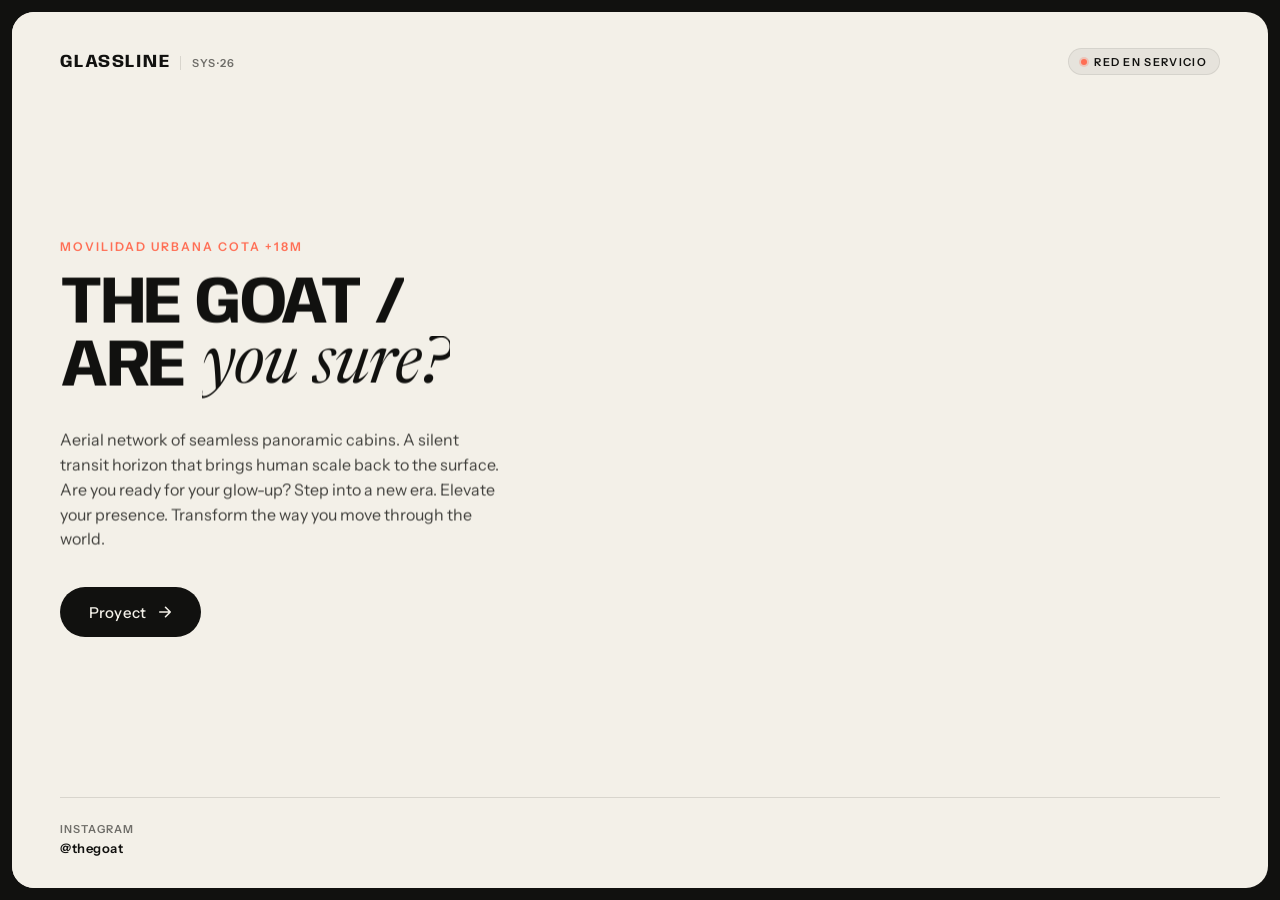
==== index.html @ fd1719cf "feat: integracion componente stagger-text (VengeanceUI) en hero" ====
<!DOCTYPE html>
<html lang="es">
<head>
  <meta charset="UTF-8">
  <meta name="viewport" content="width=device-width, initial-scale=1.0">
  <title>Glassline — Movilidad Suspendida</title>
  <meta name="description" content="Sistema de movilidad suspendida urbana. Campaña de arquitectura y transporte contemporáneo.">

  <!-- Fuentes tipográficas -->
  <link rel="preconnect" href="https://fonts.googleapis.com">
  <link rel="preconnect" href="https://fonts.gstatic.com" crossorigin>
  <link rel="stylesheet" href="https://fonts.googleapis.com/css2?family=Instrument+Sans:ital,wdth,wght@0,75..100,400..700&amp;display=swap">
  <link rel="stylesheet" href="https://fonts.googleapis.com/css2?family=Anybody:ital,wdth,wght@0,75..125,400..700&amp;display=swap">
  <link rel="stylesheet" href="https://fonts.googleapis.com/css2?family=Newsreader:ital,wght@1,400&amp;display=swap">

  <link rel="stylesheet" href="style.css">
</head>
<body>

  <!-- Contenedor exterior con margen de 12px y radio de 22px -->
  <main class="hero-frame" id="hero">

    <!-- Capa multimedia: video en bucle de goat-animacion -->
    <div class="hero-media-container" aria-hidden="true">
      <video
        class="hero-video"
        autoplay
        muted
        loop
        playsinline
        preload="auto"
      >
        <source src="media/goat-animacion.mp4" type="video/mp4">
        <source src="/media/goat-animacion.mp4" type="video/mp4">
      </video>
    </div>

    <!-- Fade marfil localizado exclusivamente detrás del texto izquierdo, sin lavar el resto del video -->
    <div class="hero-fade-scrim" aria-hidden="true"></div>

    <!-- Contenido editorial interactivo -->
    <div class="hero-content">

      <!-- Navegación mínima superior -->
      <header class="section-nav hero-nav">
        <div class="nav-brand">
          <span class="brand-name">GLASSLINE</span>
          <span class="brand-code">SYS·26</span>
        </div>
        <div class="nav-meta">
          <span class="status-indicator">
            <span class="status-dot"></span>
            RED EN SERVICIO
          </span>
        </div>
      </header>

      <!-- Bloque principal de texto a la izquierda -->
      <div class="hero-body">
        <div class="hero-editorial-block">
          <span class="hero-eyebrow" data-stagger-text data-stagger-divide="letter" data-stagger-delay="0.1">MOVILIDAD URBANA COTA +18M</span>
          <h1 class="section-title hero-title" data-stagger-text data-stagger-divide="word" data-stagger-delay="0.25">
            THE GOAT /<br>
            ARE <em>you sure?</em>
          </h1>
          <p class="section-copy hero-description" data-stagger-text data-stagger-divide="word" data-stagger-delay="0.45">
            Aerial network of seamless panoramic cabins. A silent transit horizon that brings human scale back to the surface. Are you ready for your glow-up? Step into a new era. Elevate your presence. Transform the way you move through the world.
          </p>
          <div class="hero-actions">
            <a href="#trayecto" class="hero-button">
              <span>Proyect</span>
              <svg class="button-arrow" width="14" height="14" viewBox="0 0 14 14" fill="none" xmlns="http://www.w3.org/2000/svg" aria-hidden="true">
                <path d="M1.75 7H12.25M12.25 7L7.5 2.25M12.25 7L7.5 11.75" stroke="currentColor" stroke-width="1.6" stroke-linecap="round" stroke-linejoin="round"/>
              </svg>
            </a>
          </div>
        </div>
      </div>

      <!-- Borde inferior con telemetría y datos técnicos -->
      <footer class="hero-footer section-copy">
        <div class="telemetry-item">
          <span class="telemetry-label">Instagram</span>
          <span class="telemetry-value">@thegoat</span>
        </div>
      </footer>

    </div>
  </main>

  <script src="script.js"></script>
</body>
</html>
---- style.css ----
/* ==========================================================================
   GLASSLINE — SISTEMA DE MOVILIDAD SUSPENDIDA
   Campaña de Arquitectura y Transporte Metropolitano
   ========================================================================== */

:root {
  --color-ivory: #F3F0E8;
  --color-ink: #11110F;
  --color-coral: #FF6E54;
  --color-ink-muted: rgba(17, 17, 15, 0.58);
  --color-ink-faint: rgba(17, 17, 15, 0.12);

  --font-body: 'Instrument Sans', -apple-system, BlinkMacSystemFont, "Segoe UI", Roboto, sans-serif;
  --font-title: 'Anybody', -apple-system, BlinkMacSystemFont, sans-serif;
  --font-serif: 'Newsreader', Georgia, serif;

  --frame-margin: 12px;
  --frame-radius: 22px;
}

/* Reset y caja */
*, *::before, *::after {
  box-sizing: border-box;
  margin: 0;
  padding: 0;
}

html, body {
  width: 100%;
  min-height: 100%;
  background-color: var(--color-ink);
  color: var(--color-ink);
  font-family: var(--font-body);
  -webkit-font-smoothing: antialiased;
  -moz-osx-font-smoothing: grayscale;
}

/* Clases solicitadas expresamente en la especificación */
.section-copy, .section-nav {
  font-family: var(--font-body);
}

.section-title {
  font-family: var(--font-title);
}

.section-title em {
  font-family: var(--font-serif);
  font-style: italic;
  font-weight: 400;
  text-transform: lowercase;
  letter-spacing: -0.01em;
}

/* Marco exterior del hero (12px margen, 22px radio) */
.hero-frame {
  position: relative;
  margin: var(--frame-margin);
  min-height: calc(100vh - (var(--frame-margin) * 2));
  min-height: calc(100dvh - (var(--frame-margin) * 2));
  border-radius: var(--frame-radius);
  background-color: var(--color-ivory);
  overflow: hidden;
  display: flex;
  flex-direction: column;
}

/* Contenedor del video y poster estático */
.hero-media-container {
  position: absolute;
  inset: 0;
  width: 100%;
  height: 100%;
  z-index: 1;
  pointer-events: none;
  overflow: hidden;
}

.hero-video {
  position: absolute;
  top: 0;
  right: 0;
  width: 100%;
  height: 100%;
  object-fit: cover;
  object-position: center;
  display: block;
}

.hero-poster {
  position: absolute;
  top: 0;
  right: 0;
  width: 100%;
  height: 100%;
  object-fit: cover;
  object-position: center right;
  display: none;
}

/* Fade marfil localizado detrás del texto sin lavar el resto del video */
.hero-fade-scrim {
  position: absolute;
  inset: 0;
  z-index: 2;
  pointer-events: none;
  background: linear-gradient(
    to right,
    #F3F0E8 0%,
    #F3F0E8 30%,
    rgba(243, 240, 232, 0.95) 38%,
    rgba(243, 240, 232, 0.6) 48%,
    rgba(243, 240, 232, 0.15) 58%,
    rgba(243, 240, 232, 0) 66%
  );
}

/* Capa de contenido editorial */
.hero-content {
  position: relative;
  z-index: 3;
  display: flex;
  flex-direction: column;
  justify-content: space-between;
  min-height: inherit;
  flex: 1;
  padding: 2.25rem 3rem 2rem 3rem;
}

/* 1. Navegación mínima arriba */
.hero-nav {
  display: flex;
  justify-content: space-between;
  align-items: center;
  width: 100%;
}

.nav-brand {
  display: flex;
  align-items: baseline;
  gap: 0.65rem;
}

.brand-name {
  font-family: var(--font-title);
  font-weight: 700;
  font-size: 1.125rem;
  letter-spacing: 0.08em;
  color: var(--color-ink);
}

.brand-code {
  font-family: var(--font-body);
  font-size: 0.6875rem;
  font-weight: 600;
  letter-spacing: 0.12em;
  color: var(--color-ink-muted);
  border-left: 1px solid var(--color-ink-faint);
  padding-left: 0.65rem;
}

.status-indicator {
  display: inline-flex;
  align-items: center;
  gap: 0.45rem;
  font-size: 0.6875rem;
  font-weight: 600;
  letter-spacing: 0.12em;
  text-transform: uppercase;
  color: var(--color-ink);
  background: rgba(17, 17, 15, 0.05);
  border: 1px solid rgba(17, 17, 15, 0.08);
  padding: 0.35rem 0.75rem;
  border-radius: 999px;
}

.status-dot {
  width: 6px;
  height: 6px;
  border-radius: 50%;
  background-color: var(--color-coral);
  box-shadow: 0 0 0 2px rgba(255, 110, 84, 0.25);
  display: inline-block;
}

/* 2. Cuerpo y bloque de texto negro a la izquierda */
.hero-body {
  display: flex;
  align-items: center;
  flex: 1;
  padding: 3rem 0;
}

.hero-editorial-block {
  max-width: 580px;
  text-align: left;
}

.hero-eyebrow {
  display: inline-block;
  font-family: var(--font-body);
  font-size: 0.75rem;
  font-weight: 600;
  letter-spacing: 0.16em;
  text-transform: uppercase;
  color: var(--color-coral);
  margin-bottom: 1.15rem;
}

.hero-title {
  font-size: clamp(2.75rem, 5.2vw, 4.85rem);
  font-weight: 700;
  line-height: 0.96;
  letter-spacing: -0.035em;
  text-transform: uppercase;
  color: var(--color-ink);
  margin-bottom: 1.5rem;
}

.hero-title em {
  font-family: var(--font-serif);
  font-style: italic;
  font-weight: 400;
  text-transform: lowercase;
  letter-spacing: -0.015em;
  padding-left: 0.05em;
}

.hero-description {
  font-size: clamp(1rem, 1.25vw, 1.125rem);
  line-height: 1.55;
  color: rgba(17, 17, 15, 0.8);
  max-width: 440px;
  margin-bottom: 2.25rem;
}

/* Botón negro "Ver el trayecto" */
.hero-actions {
  display: flex;
  align-items: center;
}

.hero-button {
  display: inline-flex;
  align-items: center;
  gap: 0.75rem;
  background-color: var(--color-ink);
  color: var(--color-ivory);
  font-family: var(--font-body);
  font-size: 0.9375rem;
  font-weight: 500;
  letter-spacing: 0.01em;
  text-decoration: none;
  padding: 0.9rem 1.75rem;
  border-radius: 999px;
  transition: transform 0.2s cubic-bezier(0.16, 1, 0.3, 1),
              background-color 0.2s ease,
              box-shadow 0.2s ease;
  cursor: pointer;
  border: 1px solid transparent;
}

.hero-button:hover {
  background-color: #242421;
  transform: translateY(-1px);
  box-shadow: 0 8px 20px -4px rgba(17, 17, 15, 0.2);
}

.hero-button:active {
  transform: translateY(0);
}

.button-arrow {
  transition: transform 0.2s ease;
}

.hero-button:hover .button-arrow {
  transform: translateX(3px);
}

/* 3. Borde inferior: telemetría (ruta, velocidad, edición) */
.hero-footer {
  display: grid;
  grid-template-columns: repeat(3, minmax(0, auto));
  justify-content: start;
  gap: 3.5rem;
  padding-top: 1.5rem;
  border-top: 1px solid var(--color-ink-faint);
  width: 100%;
}

.telemetry-item {
  display: flex;
  flex-direction: column;
  gap: 0.25rem;
  text-align: left;
}

.telemetry-label {
  font-size: 0.6875rem;
  font-weight: 600;
  letter-spacing: 0.1em;
  text-transform: uppercase;
  color: var(--color-ink-muted);
}

.telemetry-value {
  font-size: 0.8125rem;
  font-weight: 600;
  letter-spacing: 0.04em;
  color: var(--color-ink);
}

/* ==========================================================================
   ADAPTACIÓN MÓVIL
   "En móvil conserva el texto a la izquierda, reduce el título y oculta datos secundarios"
   ========================================================================== */
@media (max-width: 768px) {
  :root {
    --frame-margin: 8px;
    --frame-radius: 18px;
  }

  .hero-content {
    padding: 1.5rem 1.25rem 1.25rem 1.25rem;
  }

  .hero-nav {
    margin-bottom: 1rem;
  }

  .brand-name {
    font-size: 1rem;
  }

  .status-indicator {
    font-size: 0.625rem;
    padding: 0.25rem 0.5rem;
  }

  .hero-body {
    padding: 1.5rem 0 2rem 0;
    align-items: flex-start;
  }

  .hero-editorial-block {
    text-align: left;
    max-width: 100%;
  }

  .hero-title {
    font-size: clamp(2.1rem, 9vw, 3rem);
    line-height: 1.02;
    margin-bottom: 1.15rem;
  }

  .hero-description {
    font-size: 0.9375rem;
    line-height: 1.5;
    margin-bottom: 1.75rem;
  }

  /* Fade en móvil adaptado verticalmente para mantener legibilidad superior */
  .hero-fade-scrim {
    background: linear-gradient(
      to bottom,
      #F3F0E8 0%,
      #F3F0E8 48%,
      rgba(243, 240, 232, 0.88) 64%,
      rgba(243, 240, 232, 0.3) 80%,
      rgba(243, 240, 232, 0) 95%
    );
  }

  /* Ocultar datos secundarios en móvil como se indica explícitamente */
  .telemetry-secondary {
    display: none !important;
  }

  .hero-footer {
    grid-template-columns: 1fr;
    gap: 0;
    padding-top: 1rem;
  }
}

/* ==========================================================================
   STAGGER TEXT ANIMATION (VengeanceUI / framer-motion recreation)
   ========================================================================== */
.stagger-mask {
  display: inline-block;
  overflow: hidden;
  position: relative;
  vertical-align: top;
  line-height: inherit;
}

.stagger-item {
  display: inline-block;
  will-change: transform, opacity;
  transform: translateY(115%);
  opacity: 0;
  transition: transform 0.6s cubic-bezier(0.22, 1, 0.36, 1),
              opacity 0.6s cubic-bezier(0.22, 1, 0.36, 1);
}

.stagger-mask.is-visible .stagger-item {
  transform: translateY(0%);
  opacity: 1;
}

/* ==========================================================================
   ACCESIBILIDAD: PREFERS-REDUCED-MOTION
   "Respeta prefers-reduced-motion"
   ========================================================================== */
@media (prefers-reduced-motion: reduce) {
  .hero-video {
    display: none;
  }

  .hero-poster {
    display: block;
  }

  *, *::before, *::after {
    animation-duration: 0.001ms !important;
    animation-iteration-count: 1 !important;
    transition-duration: 0.001ms !important;
  }
}
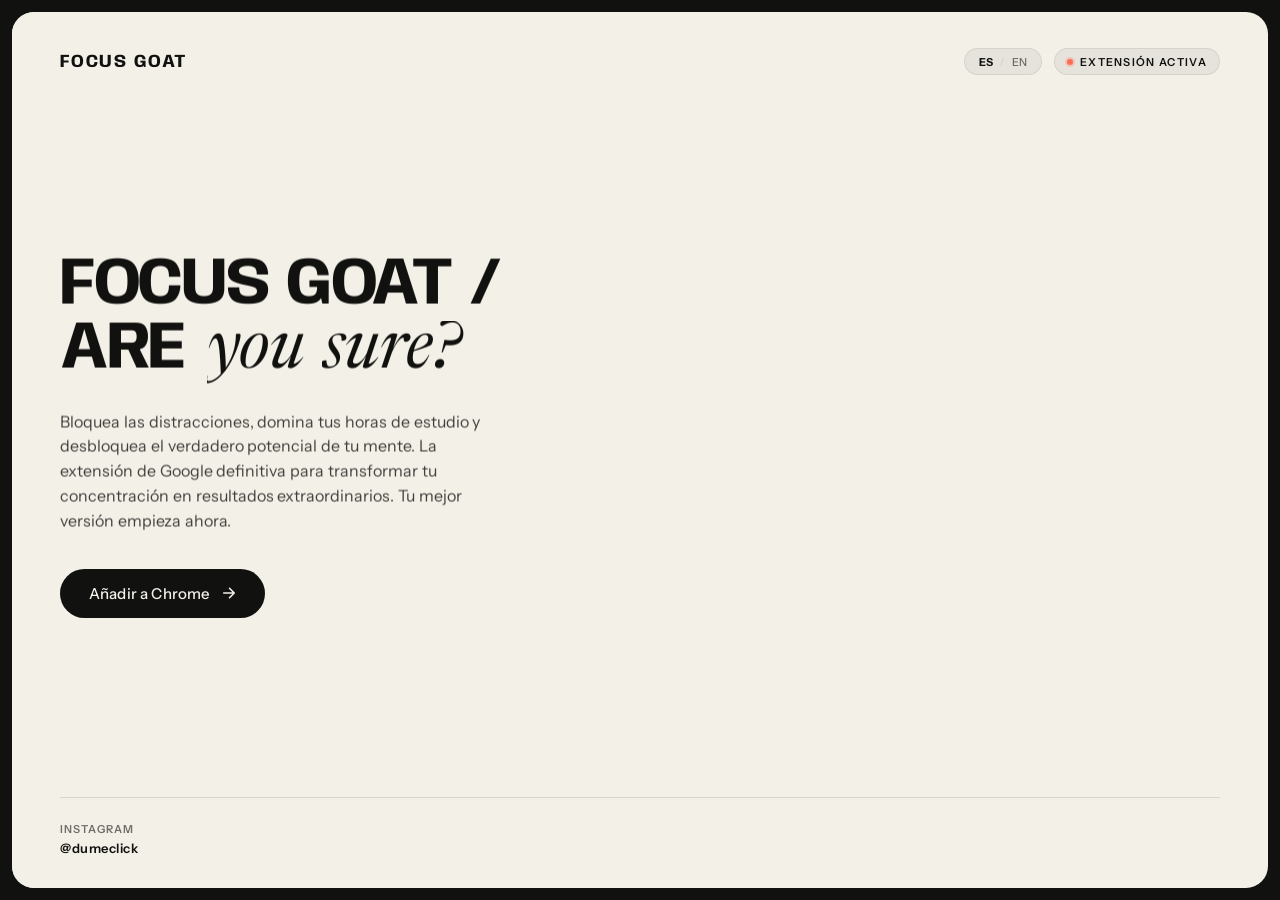
==== commit b732f8a6: "feat: actualizar marca a Focus Goat, selector de idioma, nuevo copy motivador y corregir corte del s" ====
--- a/index.html
+++ b/index.html
@@ -3,8 +3,8 @@
 <head>
   <meta charset="UTF-8">
   <meta name="viewport" content="width=device-width, initial-scale=1.0">
-  <title>Glassline — Movilidad Suspendida</title>
-  <meta name="description" content="Sistema de movilidad suspendida urbana. Campaña de arquitectura y transporte contemporáneo.">
+  <title>Focus Goat — Extensión de Google para Concentración y Estudio</title>
+  <meta name="description" content="Focus Goat: La extensión de Google definitiva para centrarse estudiando, eliminar distracciones y dominar tu productividad académica.">
 
   <!-- Fuentes tipográficas -->
   <link rel="preconnect" href="https://fonts.googleapis.com">
@@ -44,13 +44,17 @@
       <!-- Navegación mínima superior -->
       <header class="section-nav hero-nav">
         <div class="nav-brand">
-          <span class="brand-name">GLASSLINE</span>
-          <span class="brand-code">SYS·26</span>
+          <span class="brand-name">FOCUS GOAT</span>
         </div>
         <div class="nav-meta">
+          <div class="lang-switcher" role="group" aria-label="Selección de idioma">
+            <button type="button" class="lang-btn is-active" data-lang="es">ES</button>
+            <span class="lang-divider">/</span>
+            <button type="button" class="lang-btn" data-lang="en">EN</button>
+          </div>
           <span class="status-indicator">
             <span class="status-dot"></span>
-            RED EN SERVICIO
+            <span data-i18n="status">EXTENSIÓN ACTIVA</span>
           </span>
         </div>
       </header>
@@ -58,17 +62,16 @@
       <!-- Bloque principal de texto a la izquierda -->
       <div class="hero-body">
         <div class="hero-editorial-block">
-          <span class="hero-eyebrow" data-stagger-text data-stagger-divide="letter" data-stagger-delay="0.1">MOVILIDAD URBANA COTA +18M</span>
-          <h1 class="section-title hero-title" data-stagger-text data-stagger-divide="word" data-stagger-delay="0.25">
-            THE GOAT /<br>
+          <h1 class="section-title hero-title" data-stagger-text data-stagger-divide="word" data-stagger-delay="0.15">
+            FOCUS GOAT /<br>
             ARE <em>you sure?</em>
           </h1>
-          <p class="section-copy hero-description" data-stagger-text data-stagger-divide="word" data-stagger-delay="0.45">
-            Aerial network of seamless panoramic cabins. A silent transit horizon that brings human scale back to the surface. Are you ready for your glow-up? Step into a new era. Elevate your presence. Transform the way you move through the world.
+          <p class="section-copy hero-description" data-stagger-text data-stagger-divide="word" data-stagger-delay="0.35" data-i18n="description">
+            Bloquea las distracciones, domina tus horas de estudio y desbloquea el verdadero potencial de tu mente. La extensión de Google definitiva para transformar tu concentración en resultados extraordinarios. Tu mejor versión empieza ahora.
           </p>
           <div class="hero-actions">
-            <a href="#trayecto" class="hero-button">
-              <span>Proyect</span>
+            <a href="https://chromewebstore.google.com" target="_blank" rel="noopener noreferrer" class="hero-button">
+              <span data-i18n="cta">Añadir a Chrome</span>
               <svg class="button-arrow" width="14" height="14" viewBox="0 0 14 14" fill="none" xmlns="http://www.w3.org/2000/svg" aria-hidden="true">
                 <path d="M1.75 7H12.25M12.25 7L7.5 2.25M12.25 7L7.5 11.75" stroke="currentColor" stroke-width="1.6" stroke-linecap="round" stroke-linejoin="round"/>
               </svg>
@@ -81,7 +84,7 @@
       <footer class="hero-footer section-copy">
         <div class="telemetry-item">
           <span class="telemetry-label">Instagram</span>
-          <span class="telemetry-value">@thegoat</span>
+          <a href="https://instagram.com/dumeclick" target="_blank" rel="noopener noreferrer" class="telemetry-value" style="text-decoration: none; color: inherit;">@dumeclick</a>
         </div>
       </footer>
 
--- a/style.css
+++ b/style.css
@@ -159,6 +159,52 @@
   padding-left: 0.65rem;
 }
 
+.nav-meta {
+  display: flex;
+  align-items: center;
+  gap: 0.75rem;
+}
+
+.lang-switcher {
+  display: inline-flex;
+  align-items: center;
+  gap: 0.15rem;
+  padding: 0.25rem 0.55rem;
+  background: rgba(17, 17, 15, 0.05);
+  border: 1px solid rgba(17, 17, 15, 0.08);
+  border-radius: 999px;
+  font-size: 0.6875rem;
+  letter-spacing: 0.06em;
+}
+
+.lang-btn {
+  background: none;
+  border: none;
+  padding: 0.1rem 0.3rem;
+  cursor: pointer;
+  font-family: var(--font-body);
+  font-size: inherit;
+  font-weight: 500;
+  color: var(--color-ink-muted);
+  border-radius: 4px;
+  transition: color 0.15s ease;
+}
+
+.lang-btn:hover {
+  color: var(--color-ink);
+}
+
+.lang-btn.is-active {
+  color: var(--color-ink);
+  font-weight: 700;
+}
+
+.lang-divider {
+  color: var(--color-ink-faint);
+  font-size: 0.6rem;
+  user-select: none;
+}
+
 .status-indicator {
   display: inline-flex;
   align-items: center;
@@ -222,8 +268,10 @@
   font-style: italic;
   font-weight: 400;
   text-transform: lowercase;
-  letter-spacing: -0.015em;
-  padding-left: 0.05em;
+  letter-spacing: -0.01em;
+  padding-left: 0.08em;
+  padding-right: 0.22em; /* Previene recorte de la inclinación cursiva y del signo ? */
+  display: inline-block;
 }
 
 .hero-description {
@@ -393,6 +441,8 @@
   position: relative;
   vertical-align: top;
   line-height: inherit;
+  padding-right: 0.1em;
+  margin-right: -0.05em;
 }
 
 .stagger-item {
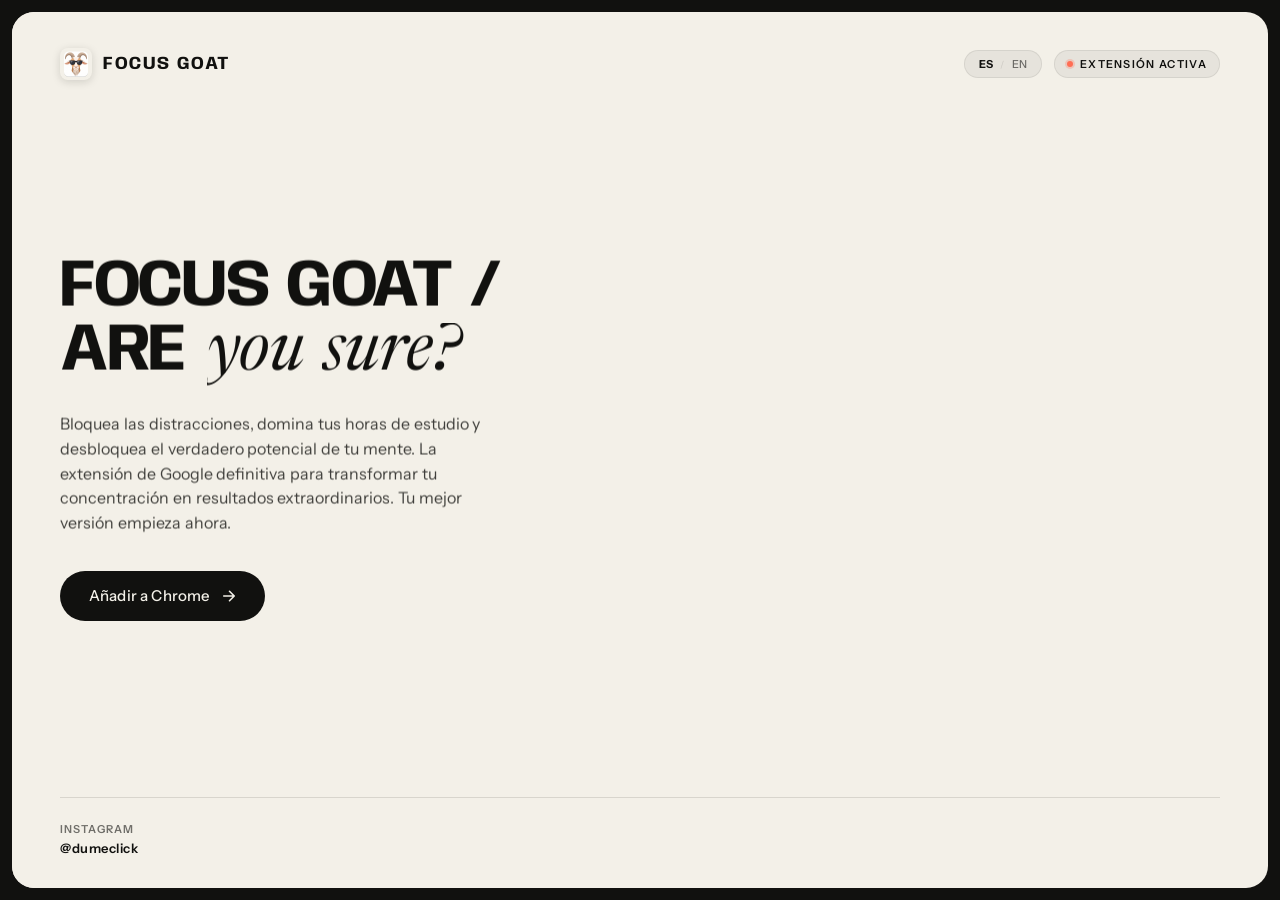
==== commit 6103b3ad: "feat: incorporar logo oficial de Focus Goat en web y extension (iconos, cabeceras, popup y pantalla " ====
--- a/index.html
+++ b/index.html
@@ -13,6 +13,7 @@
   <link rel="stylesheet" href="https://fonts.googleapis.com/css2?family=Anybody:ital,wdth,wght@0,75..125,400..700&amp;display=swap">
   <link rel="stylesheet" href="https://fonts.googleapis.com/css2?family=Newsreader:ital,wght@1,400&amp;display=swap">
 
+  <link rel="icon" type="image/png" href="media/logo.png">
   <link rel="stylesheet" href="style.css">
 </head>
 <body>
@@ -44,6 +45,7 @@
       <!-- Navegación mínima superior -->
       <header class="section-nav hero-nav">
         <div class="nav-brand">
+          <img src="media/logo.png" alt="Focus Goat Logo" class="brand-logo-img">
           <span class="brand-name">FOCUS GOAT</span>
         </div>
         <div class="nav-meta">
@@ -70,12 +72,12 @@
             Bloquea las distracciones, domina tus horas de estudio y desbloquea el verdadero potencial de tu mente. La extensión de Google definitiva para transformar tu concentración en resultados extraordinarios. Tu mejor versión empieza ahora.
           </p>
           <div class="hero-actions">
-            <a href="https://chromewebstore.google.com" target="_blank" rel="noopener noreferrer" class="hero-button">
+            <button type="button" class="hero-button" id="btnOpenInstallModal">
               <span data-i18n="cta">Añadir a Chrome</span>
               <svg class="button-arrow" width="14" height="14" viewBox="0 0 14 14" fill="none" xmlns="http://www.w3.org/2000/svg" aria-hidden="true">
                 <path d="M1.75 7H12.25M12.25 7L7.5 2.25M12.25 7L7.5 11.75" stroke="currentColor" stroke-width="1.6" stroke-linecap="round" stroke-linejoin="round"/>
               </svg>
-            </a>
+            </button>
           </div>
         </div>
       </div>
@@ -89,6 +91,46 @@
       </footer>
 
     </div>
+
+    <!-- Modal Guía de Instalación Rápida -->
+    <div class="install-modal hidden" id="installModal" role="dialog" aria-modal="true" aria-hidden="true">
+      <div class="install-modal-backdrop" id="modalBackdrop"></div>
+      <div class="install-modal-card">
+        <button type="button" class="modal-close" id="btnCloseModal" aria-label="Cerrar modal">&times;</button>
+        <div class="modal-top-row">
+          <img src="media/logo.png" alt="Focus Goat" class="modal-logo-img">
+          <div class="modal-badge">EXTENSIÓN LISTA</div>
+        </div>
+        <h2 class="modal-title">Cómo activar Focus Goat en Chrome</h2>
+        <div class="install-steps">
+          <div class="step-item">
+            <span class="step-number">1</span>
+            <div class="step-content">
+              <strong>Abre extensiones de Chrome</strong>
+              <p>Entra a <code class="code-pill">chrome://extensions/</code> en la barra de navegación.</p>
+            </div>
+          </div>
+          <div class="step-item">
+            <span class="step-number">2</span>
+            <div class="step-content">
+              <strong>Modo de desarrollador</strong>
+              <p>Activa el selector en la esquina superior derecha de esa página.</p>
+            </div>
+          </div>
+          <div class="step-item">
+            <span class="step-number">3</span>
+            <div class="step-content">
+              <strong>Cargar descomprimida</strong>
+              <p>Pulsa el botón superior izquierdo y selecciona la carpeta <code class="code-pill">focus/extension</code>.</p>
+            </div>
+          </div>
+        </div>
+        <div class="modal-footer">
+          <button type="button" class="modal-action-btn" id="btnCopyPath">Copiar ruta de la extensión</button>
+          <span class="copy-feedback" id="copyFeedback">¡Ruta copiada!</span>
+        </div>
+      </div>
+    </div>
   </main>
 
   <script src="script.js"></script>
--- a/style.css
+++ b/style.css
@@ -137,8 +137,17 @@
 
 .nav-brand {
   display: flex;
-  align-items: baseline;
-  gap: 0.65rem;
+  align-items: center;
+  gap: 0.7rem;
+}
+
+.brand-logo-img {
+  width: 32px;
+  height: 32px;
+  border-radius: 8px;
+  object-fit: cover;
+  box-shadow: 0 2px 8px rgba(17, 17, 15, 0.15);
+  display: block;
 }
 
 .brand-name {
@@ -147,16 +156,6 @@
   font-size: 1.125rem;
   letter-spacing: 0.08em;
   color: var(--color-ink);
-}
-
-.brand-code {
-  font-family: var(--font-body);
-  font-size: 0.6875rem;
-  font-weight: 600;
-  letter-spacing: 0.12em;
-  color: var(--color-ink-muted);
-  border-left: 1px solid var(--color-ink-faint);
-  padding-left: 0.65rem;
 }
 
 .nav-meta {
@@ -460,6 +459,190 @@
 }
 
 /* ==========================================================================
+   MODAL GUÍA DE INSTALACIÓN RÁPIDA
+   ========================================================================== */
+.install-modal {
+  position: absolute;
+  inset: 0;
+  z-index: 50;
+  display: flex;
+  align-items: center;
+  justify-content: center;
+  padding: 1.5rem;
+  transition: opacity 0.25s cubic-bezier(0.16, 1, 0.3, 1),
+              visibility 0.25s cubic-bezier(0.16, 1, 0.3, 1);
+}
+
+.install-modal.hidden {
+  opacity: 0;
+  visibility: hidden;
+  pointer-events: none;
+}
+
+.install-modal-backdrop {
+  position: absolute;
+  inset: 0;
+  background: rgba(17, 17, 15, 0.65);
+  backdrop-filter: blur(8px);
+}
+
+.install-modal-card {
+  position: relative;
+  z-index: 2;
+  background: var(--color-ivory);
+  border-radius: 20px;
+  padding: 2.25rem 2.5rem;
+  max-width: 540px;
+  width: 100%;
+  box-shadow: 0 25px 50px -12px rgba(0, 0, 0, 0.35);
+  display: flex;
+  flex-direction: column;
+  gap: 1.25rem;
+  border: 1px solid rgba(255, 255, 255, 0.4);
+}
+
+.modal-close {
+  position: absolute;
+  top: 1rem;
+  right: 1.25rem;
+  background: none;
+  border: none;
+  font-size: 1.75rem;
+  line-height: 1;
+  color: var(--color-ink-muted);
+  cursor: pointer;
+  padding: 0.2rem;
+  border-radius: 4px;
+}
+
+.modal-close:hover {
+  color: var(--color-ink);
+}
+
+.modal-top-row {
+  display: flex;
+  align-items: center;
+  gap: 0.85rem;
+}
+
+.modal-logo-img {
+  width: 44px;
+  height: 44px;
+  border-radius: 12px;
+  object-fit: cover;
+  box-shadow: 0 4px 12px rgba(17, 17, 15, 0.18);
+  display: block;
+}
+
+.modal-badge {
+  display: inline-block;
+  align-self: flex-start;
+  font-size: 0.65rem;
+  font-weight: 700;
+  letter-spacing: 0.12em;
+  color: var(--color-coral);
+  background: rgba(255, 110, 84, 0.1);
+  padding: 0.25rem 0.65rem;
+  border-radius: 999px;
+  border: 1px solid rgba(255, 110, 84, 0.25);
+}
+
+.modal-title {
+  font-family: var(--font-title);
+  font-size: 1.45rem;
+  font-weight: 700;
+  line-height: 1.15;
+  color: var(--color-ink);
+}
+
+.install-steps {
+  display: flex;
+  flex-direction: column;
+  gap: 0.9rem;
+}
+
+.step-item {
+  display: flex;
+  align-items: flex-start;
+  gap: 0.85rem;
+}
+
+.step-number {
+  width: 26px;
+  height: 26px;
+  border-radius: 50%;
+  background: var(--color-ink);
+  color: var(--color-ivory);
+  display: flex;
+  align-items: center;
+  justify-content: center;
+  font-size: 0.75rem;
+  font-weight: 700;
+  flex-shrink: 0;
+  margin-top: 0.15rem;
+}
+
+.step-content strong {
+  display: block;
+  font-size: 0.9rem;
+  color: var(--color-ink);
+  margin-bottom: 0.15rem;
+}
+
+.step-content p {
+  font-size: 0.8125rem;
+  color: var(--color-ink-muted);
+  line-height: 1.4;
+}
+
+.code-pill {
+  font-family: ui-monospace, SFMono-Regular, Menlo, Monaco, Consolas, monospace;
+  font-size: 0.75rem;
+  background: rgba(17, 17, 15, 0.07);
+  padding: 0.15rem 0.45rem;
+  border-radius: 4px;
+  color: var(--color-ink);
+  user-select: all;
+}
+
+.modal-footer {
+  display: flex;
+  align-items: center;
+  gap: 1rem;
+  padding-top: 0.75rem;
+  border-top: 1px solid var(--color-ink-faint);
+}
+
+.modal-action-btn {
+  padding: 0.7rem 1.4rem;
+  background: var(--color-ink);
+  color: var(--color-ivory);
+  border: none;
+  border-radius: 999px;
+  font-size: 0.8125rem;
+  font-weight: 600;
+  cursor: pointer;
+  transition: all 0.15s ease;
+}
+
+.modal-action-btn:hover {
+  background: #000;
+  transform: translateY(-1px);
+}
+
+.copy-feedback {
+  font-size: 0.75rem;
+  font-weight: 600;
+  color: #16a34a;
+  opacity: 0;
+  transition: opacity 0.2s ease;
+}
+
+.copy-feedback.is-visible {
+  opacity: 1;
+}
+
+/* ==========================================================================
    ACCESIBILIDAD: PREFERS-REDUCED-MOTION
    "Respeta prefers-reduced-motion"
    ========================================================================== */
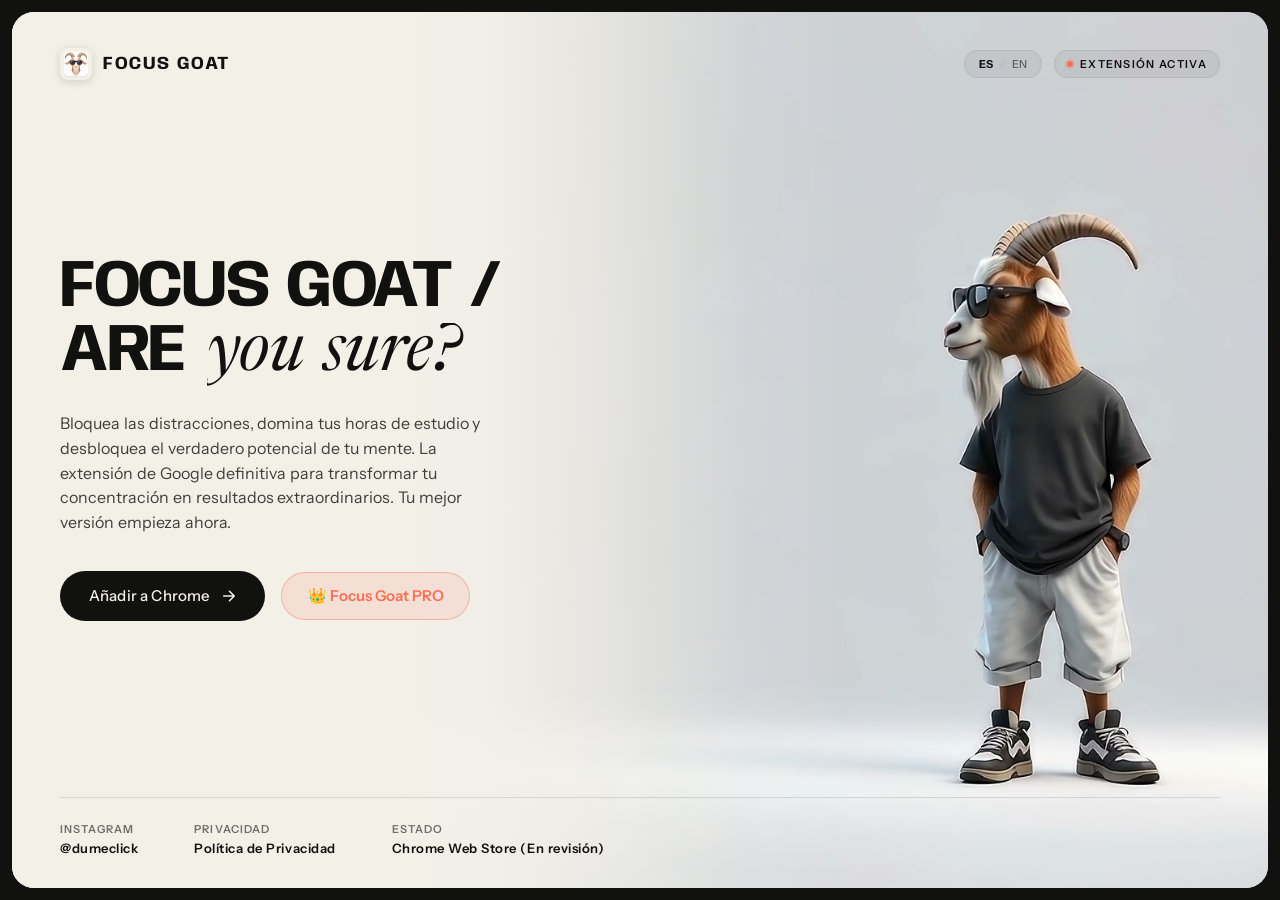
==== commit a61e3592: "fix(media): sincronizar encuadre de la cabra y poster para tablet y movil" ====
--- a/index.html
+++ b/index.html
@@ -29,6 +29,8 @@
         muted
         loop
         playsinline
+        webkit-playsinline
+        poster="media/goat-poster.jpg"
         preload="auto"
       >
         <source src="media/goat-animacion.mp4" type="video/mp4">
@@ -78,6 +80,9 @@
                 <path d="M1.75 7H12.25M12.25 7L7.5 2.25M12.25 7L7.5 11.75" stroke="currentColor" stroke-width="1.6" stroke-linecap="round" stroke-linejoin="round"/>
               </svg>
             </button>
+            <a href="https://oliverrc8.gumroad.com/l/focusgoat?wanted=true" target="_blank" rel="noopener noreferrer" class="hero-button-pro">
+              <span>👑 Focus Goat PRO</span>
+            </a>
           </div>
         </div>
       </div>
@@ -87,6 +92,14 @@
         <div class="telemetry-item">
           <span class="telemetry-label">Instagram</span>
           <a href="https://instagram.com/dumeclick" target="_blank" rel="noopener noreferrer" class="telemetry-value" style="text-decoration: none; color: inherit;">@dumeclick</a>
+        </div>
+        <div class="telemetry-item">
+          <span class="telemetry-label">Privacidad</span>
+          <a href="privacy.html" class="telemetry-value" style="text-decoration: none; color: inherit;">Política de Privacidad</a>
+        </div>
+        <div class="telemetry-item">
+          <span class="telemetry-label">Estado</span>
+          <span class="telemetry-value">Chrome Web Store (En revisión)</span>
         </div>
       </footer>
 
@@ -99,35 +112,35 @@
         <button type="button" class="modal-close" id="btnCloseModal" aria-label="Cerrar modal">&times;</button>
         <div class="modal-top-row">
           <img src="media/logo.png" alt="Focus Goat" class="modal-logo-img">
-          <div class="modal-badge">EXTENSIÓN LISTA</div>
+          <div class="modal-badge">TIENDA OFICIAL</div>
         </div>
-        <h2 class="modal-title">Cómo activar Focus Goat en Chrome</h2>
+        <h2 class="modal-title">Instalar Focus Goat</h2>
         <div class="install-steps">
           <div class="step-item">
             <span class="step-number">1</span>
             <div class="step-content">
-              <strong>Abre extensiones de Chrome</strong>
-              <p>Entra a <code class="code-pill">chrome://extensions/</code> en la barra de navegación.</p>
+              <strong>Chrome Web Store</strong>
+              <p>La extensión se encuentra actualmente en revisión final por parte de Google y estará disponible en breves días para instalación directa en un clic.</p>
             </div>
           </div>
           <div class="step-item">
             <span class="step-number">2</span>
             <div class="step-content">
-              <strong>Modo de desarrollador</strong>
-              <p>Activa el selector en la esquina superior derecha de esa página.</p>
+              <strong>Versión de Desarrollo / Código</strong>
+              <p>Puedes consultar el código o clonar el repositorio oficial desde GitHub para probarla hoy mismo.</p>
             </div>
           </div>
           <div class="step-item">
             <span class="step-number">3</span>
             <div class="step-content">
-              <strong>Cargar descomprimida</strong>
-              <p>Pulsa el botón superior izquierdo y selecciona la carpeta <code class="code-pill">focus/extension</code>.</p>
+              <strong>Acceso Focus Goat PRO</strong>
+              <p>Consigue tu clave de licencia ilimitada en Gumroad para desbloquear blindaje estricto y sitios infinitos.</p>
             </div>
           </div>
         </div>
-        <div class="modal-footer">
-          <button type="button" class="modal-action-btn" id="btnCopyPath">Copiar ruta de la extensión</button>
-          <span class="copy-feedback" id="copyFeedback">¡Ruta copiada!</span>
+        <div class="modal-footer" style="display: flex; gap: 0.75rem; flex-wrap: wrap;">
+          <a href="https://github.com/OliverRomeroCruz/focus" target="_blank" rel="noopener noreferrer" class="modal-action-btn" style="text-decoration: none; text-align: center; flex: 1;">Ver en GitHub</a>
+          <a href="https://oliverrc8.gumroad.com/l/focusgoat?wanted=true" target="_blank" rel="noopener noreferrer" class="modal-action-btn" style="text-decoration: none; text-align: center; background: #ff6e54; color: #fff; flex: 1;">Conseguir PRO</a>
         </div>
       </div>
     </div>
--- a/style.css
+++ b/style.css
@@ -83,7 +83,7 @@
   width: 100%;
   height: 100%;
   object-fit: cover;
-  object-position: center;
+  object-position: 84% center;
   display: block;
 }
 
@@ -325,6 +325,36 @@
   transform: translateX(3px);
 }
 
+.hero-actions {
+  display: flex;
+  align-items: center;
+  gap: 1rem;
+  flex-wrap: wrap;
+}
+
+.hero-button-pro {
+  display: inline-flex;
+  align-items: center;
+  gap: 0.5rem;
+  background-color: rgba(255, 110, 84, 0.12);
+  color: #ff6e54;
+  border: 1px solid rgba(255, 110, 84, 0.4);
+  font-family: var(--font-body);
+  font-size: 0.9375rem;
+  font-weight: 600;
+  padding: 0.85rem 1.6rem;
+  border-radius: 999px;
+  text-decoration: none;
+  transition: all 0.2s ease;
+}
+
+.hero-button-pro:hover {
+  background-color: #ff6e54;
+  color: #ffffff;
+  transform: translateY(-1px);
+  box-shadow: 0 8px 20px -4px rgba(255, 110, 84, 0.35);
+}
+
 /* 3. Borde inferior: telemetría (ruta, velocidad, edición) */
 .hero-footer {
   display: grid;
@@ -359,35 +389,140 @@
 }
 
 /* ==========================================================================
-   ADAPTACIÓN MÓVIL
-   "En móvil conserva el texto a la izquierda, reduce el título y oculta datos secundarios"
+   ADAPTACIÓN RESPONSIVA MULTIDISPOSITIVO (TABLETS, MÓVILES Y LANDSCAPE)
    ========================================================================== */
+
+/* 1. TABLETS (iPad, Android Tablets, pantallas medianas: 769px a 1024px) */
+@media (min-width: 769px) and (max-width: 1024px) {
+  :root {
+    --frame-margin: 10px;
+    --frame-radius: 20px;
+  }
+
+  .hero-video {
+    object-position: 84% center;
+  }
+
+  .hero-content {
+    padding: 2.25rem 2.5rem 2rem 2.5rem;
+  }
+
+  .hero-editorial-block {
+    max-width: 440px;
+  }
+
+  .hero-title {
+    font-size: clamp(2.4rem, 4.8vw, 3.2rem);
+    line-height: 1.05;
+    margin-bottom: 1.15rem;
+  }
+
+  .hero-description {
+    font-size: 1.025rem;
+    line-height: 1.55;
+    max-width: 440px;
+    margin-bottom: 1.75rem;
+  }
+
+  .hero-actions {
+    display: flex;
+    flex-direction: row;
+    align-items: center;
+    gap: 1rem;
+    flex-wrap: wrap;
+  }
+
+  .hero-button,
+  .hero-button-pro {
+    padding: 0.85rem 1.5rem;
+    font-size: 0.9375rem;
+  }
+
+  /* Fade equilibrado para tablets: deja visible a la cabra a la derecha */
+  .hero-fade-scrim {
+    background: linear-gradient(
+      to right,
+      #F3F0E8 0%,
+      #F3F0E8 34%,
+      rgba(243, 240, 232, 0.88) 46%,
+      rgba(243, 240, 232, 0.45) 58%,
+      rgba(243, 240, 232, 0.08) 70%,
+      rgba(243, 240, 232, 0) 80%
+    );
+  }
+
+  .hero-footer {
+    grid-template-columns: repeat(3, minmax(0, auto));
+    gap: 2.5rem;
+  }
+
+  .install-modal-card {
+    max-width: 500px;
+    padding: 2rem;
+  }
+}
+
+/* 2. MÓVILES Y PHABLETS (Pantallas hasta 768px) */
 @media (max-width: 768px) {
   :root {
     --frame-margin: 8px;
     --frame-radius: 18px;
   }
 
+  .hero-frame {
+    overflow-y: auto;
+    -webkit-overflow-scrolling: touch;
+    height: auto;
+    min-height: calc(100vh - 16px);
+    min-height: calc(100dvh - 16px);
+    display: flex;
+    flex-direction: column;
+  }
+
   .hero-content {
-    padding: 1.5rem 1.25rem 1.25rem 1.25rem;
+    min-height: calc(100dvh - 16px);
+    display: flex;
+    flex-direction: column;
+    justify-content: space-between;
+    padding: max(1.15rem, env(safe-area-inset-top)) max(1.1rem, env(safe-area-inset-right)) max(1.15rem, env(safe-area-inset-bottom)) max(1.1rem, env(safe-area-inset-left));
+    gap: 1.25rem;
   }
 
   .hero-nav {
-    margin-bottom: 1rem;
+    display: flex;
+    align-items: center;
+    justify-content: space-between;
+    width: 100%;
+    margin-bottom: 0.5rem;
+    padding-bottom: 0.5rem;
+    gap: 0.75rem;
+  }
+
+  .brand-logo-img {
+    width: 30px;
+    height: 30px;
   }
 
   .brand-name {
-    font-size: 1rem;
+    font-size: 0.95rem;
+    letter-spacing: 0.03em;
+  }
+
+  .nav-meta {
+    display: flex;
+    align-items: center;
+    gap: 0.65rem;
   }
 
   .status-indicator {
     font-size: 0.625rem;
-    padding: 0.25rem 0.5rem;
+    padding: 0.25rem 0.55rem;
   }
 
   .hero-body {
-    padding: 1.5rem 0 2rem 0;
+    padding: 0.75rem 0 1.25rem 0;
     align-items: flex-start;
+    flex: 1 0 auto;
   }
 
   .hero-editorial-block {
@@ -396,38 +531,258 @@
   }
 
   .hero-title {
-    font-size: clamp(2.1rem, 9vw, 3rem);
-    line-height: 1.02;
-    margin-bottom: 1.15rem;
+    font-size: clamp(2.1rem, 7.8vw, 2.75rem);
+    line-height: 1.06;
+    letter-spacing: -0.02em;
+    margin-bottom: 0.85rem;
+    word-break: break-word;
   }
 
   .hero-description {
+    font-size: 0.95rem;
+    line-height: 1.55;
+    margin-bottom: 1.35rem;
+    color: rgba(17, 17, 15, 0.75);
+    max-width: 100%;
+  }
+
+  .hero-actions {
+    display: flex;
+    flex-direction: column;
+    width: 100%;
+    max-width: 340px;
+    gap: 0.75rem;
+  }
+
+  .hero-button,
+  .hero-button-pro {
+    width: 100%;
+    max-width: 100%;
+    justify-content: center;
+    text-align: center;
+    padding: 0.85rem 1.4rem;
     font-size: 0.9375rem;
-    line-height: 1.5;
-    margin-bottom: 1.75rem;
-  }
-
-  /* Fade en móvil adaptado verticalmente para mantener legibilidad superior */
+    min-height: 48px;
+    box-sizing: border-box;
+  }
+
+  .hero-video {
+    object-position: 84% 65%;
+  }
+
+  /* Fade vertical en móvil para asegurar 100% de contraste de lectura sobre el video */
   .hero-fade-scrim {
     background: linear-gradient(
       to bottom,
+      rgba(243, 240, 232, 0.98) 0%,
+      rgba(243, 240, 232, 0.92) 28%,
+      rgba(243, 240, 232, 0.55) 42%,
+      rgba(243, 240, 232, 0.08) 55%,
+      rgba(243, 240, 232, 0.04) 75%,
+      rgba(243, 240, 232, 0.5) 90%,
+      rgba(243, 240, 232, 0.92) 100%
+    );
+  }
+
+  .hero-footer {
+    display: flex;
+    flex-direction: row;
+    flex-wrap: wrap;
+    justify-content: space-between;
+    align-items: center;
+    gap: 0.75rem 1.5rem;
+    padding-top: 1rem;
+    margin-top: auto;
+    border-top: 1px solid var(--color-ink-faint);
+    width: 100%;
+  }
+
+  .telemetry-item {
+    display: flex;
+    flex-direction: column;
+    gap: 0.15rem;
+  }
+
+  .telemetry-label {
+    font-size: 0.65rem;
+    letter-spacing: 0.05em;
+    color: var(--color-ink-muted);
+  }
+
+  .telemetry-value {
+    font-size: 0.8125rem;
+    color: var(--color-ink);
+  }
+
+  /* Modal de instalación adaptado a pantallas táctiles */
+  .install-modal {
+    padding: 0.75rem;
+  }
+
+  .install-modal-card {
+    padding: 1.5rem 1.25rem;
+    max-height: 86dvh;
+    overflow-y: auto;
+    -webkit-overflow-scrolling: touch;
+    width: 100%;
+    max-width: 440px;
+    border-radius: 18px;
+    gap: 1rem;
+  }
+
+  .modal-title {
+    font-size: 1.25rem;
+  }
+
+  .modal-footer {
+    display: flex;
+    flex-direction: column;
+    align-items: stretch;
+    gap: 0.65rem;
+  }
+
+  .modal-action-btn {
+    width: 100%;
+    text-align: center;
+    padding: 0.85rem;
+    font-size: 0.875rem;
+  }
+}
+
+/* 3. MÓVILES COMPACTOS (iPhone SE, Galaxy A, pantallas <= 400px) */
+@media (max-width: 400px) {
+  :root {
+    --frame-margin: 6px;
+    --frame-radius: 14px;
+  }
+
+  .hero-video {
+    object-position: 84% 65%;
+  }
+
+  .hero-fade-scrim {
+    background: linear-gradient(
+      to bottom,
+      rgba(243, 240, 232, 0.98) 0%,
+      rgba(243, 240, 232, 0.94) 30%,
+      rgba(243, 240, 232, 0.6) 42%,
+      rgba(243, 240, 232, 0.08) 52%,
+      rgba(243, 240, 232, 0.04) 76%,
+      rgba(243, 240, 232, 0.6) 90%,
+      rgba(243, 240, 232, 0.92) 100%
+    );
+  }
+
+  .hero-content {
+    padding: 0.95rem 0.85rem;
+  }
+
+  .hero-title {
+    font-size: clamp(1.8rem, 7.8vw, 2.25rem);
+    margin-bottom: 0.65rem;
+  }
+
+  .hero-description {
+    font-size: 0.875rem;
+    line-height: 1.5;
+    margin-bottom: 1.15rem;
+  }
+
+  .hero-actions {
+    max-width: 100%;
+  }
+
+  .hero-button,
+  .hero-button-pro {
+    font-size: 0.875rem;
+    padding: 0.75rem 1.15rem;
+    min-height: 44px;
+  }
+
+  .hero-footer {
+    gap: 0.65rem 1rem;
+  }
+
+  .install-modal-card {
+    padding: 1.25rem 1rem;
+  }
+}
+
+/* 4. DISPOSITIVOS EN ORIENTACIÓN HORIZONTAL / LANDSCAPE (Altura reducida <= 560px) */
+@media (orientation: landscape) and (max-height: 560px) {
+  .hero-frame {
+    overflow-y: auto;
+    -webkit-overflow-scrolling: touch;
+    height: auto;
+    min-height: calc(100vh - 12px);
+    min-height: calc(100dvh - 12px);
+  }
+
+  .hero-video {
+    object-position: 84% center;
+  }
+
+  .hero-content {
+    min-height: auto;
+    padding: 1rem 1.5rem;
+    gap: 0.85rem;
+  }
+
+  .hero-body {
+    padding: 0.5rem 0;
+  }
+
+  .hero-editorial-block {
+    max-width: 500px;
+  }
+
+  .hero-title {
+    font-size: clamp(1.6rem, 5.2vh, 2.1rem);
+    margin-bottom: 0.4rem;
+  }
+
+  .hero-description {
+    font-size: 0.875rem;
+    line-height: 1.45;
+    margin-bottom: 0.85rem;
+  }
+
+  .hero-actions {
+    flex-direction: row;
+    max-width: none;
+    gap: 0.75rem;
+  }
+
+  .hero-button,
+  .hero-button-pro {
+    width: auto;
+    min-height: 42px;
+    padding: 0.65rem 1.25rem;
+  }
+
+  .hero-footer {
+    display: flex;
+    flex-direction: row;
+    justify-content: flex-start;
+    gap: 2rem;
+    padding-top: 0.65rem;
+  }
+
+  .hero-fade-scrim {
+    background: linear-gradient(
+      to right,
       #F3F0E8 0%,
-      #F3F0E8 48%,
-      rgba(243, 240, 232, 0.88) 64%,
-      rgba(243, 240, 232, 0.3) 80%,
-      rgba(243, 240, 232, 0) 95%
+      #F3F0E8 45%,
+      rgba(243, 240, 232, 0.95) 58%,
+      rgba(243, 240, 232, 0.6) 72%,
+      rgba(243, 240, 232, 0) 86%
     );
   }
 
-  /* Ocultar datos secundarios en móvil como se indica explícitamente */
-  .telemetry-secondary {
-    display: none !important;
-  }
-
-  .hero-footer {
-    grid-template-columns: 1fr;
-    gap: 0;
-    padding-top: 1rem;
+  .install-modal-card {
+    max-height: 94vh;
+    padding: 1.25rem 1.5rem;
+    gap: 0.75rem;
   }
 }
 
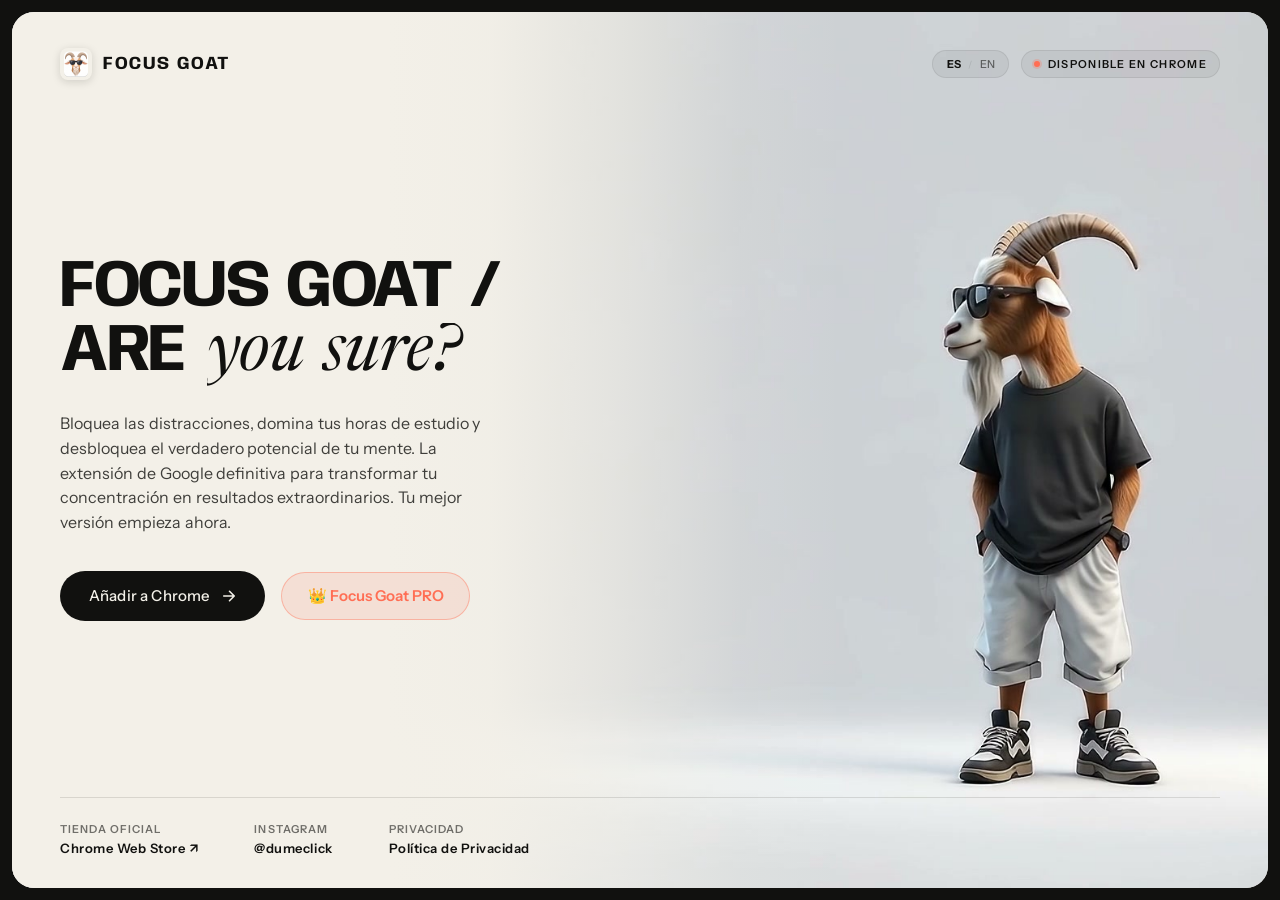
==== commit a8a7736f: "feat: actualizar enlaces a Chrome Web Store oficial tras publicacion" ====
--- a/index.html
+++ b/index.html
@@ -58,7 +58,7 @@
           </div>
           <span class="status-indicator">
             <span class="status-dot"></span>
-            <span data-i18n="status">EXTENSIÓN ACTIVA</span>
+            <span data-i18n="status">DISPONIBLE EN CHROME</span>
           </span>
         </div>
       </header>
@@ -74,12 +74,12 @@
             Bloquea las distracciones, domina tus horas de estudio y desbloquea el verdadero potencial de tu mente. La extensión de Google definitiva para transformar tu concentración en resultados extraordinarios. Tu mejor versión empieza ahora.
           </p>
           <div class="hero-actions">
-            <button type="button" class="hero-button" id="btnOpenInstallModal">
+            <a href="https://chromewebstore.google.com/detail/focus-goat-%E2%80%94-focus-study/lanijjkgnmknlfjnjgfflbpaadhdilmf" target="_blank" rel="noopener noreferrer" class="hero-button" id="btnAddToChrome">
               <span data-i18n="cta">Añadir a Chrome</span>
               <svg class="button-arrow" width="14" height="14" viewBox="0 0 14 14" fill="none" xmlns="http://www.w3.org/2000/svg" aria-hidden="true">
                 <path d="M1.75 7H12.25M12.25 7L7.5 2.25M12.25 7L7.5 11.75" stroke="currentColor" stroke-width="1.6" stroke-linecap="round" stroke-linejoin="round"/>
               </svg>
-            </button>
+            </a>
             <a href="https://oliverrc8.gumroad.com/l/focusgoat?wanted=true" target="_blank" rel="noopener noreferrer" class="hero-button-pro">
               <span>👑 Focus Goat PRO</span>
             </a>
@@ -90,59 +90,19 @@
       <!-- Borde inferior con telemetría y datos técnicos -->
       <footer class="hero-footer section-copy">
         <div class="telemetry-item">
+          <span class="telemetry-label" data-i18n="storeLabel">Tienda Oficial</span>
+          <a href="https://chromewebstore.google.com/detail/focus-goat-%E2%80%94-focus-study/lanijjkgnmknlfjnjgfflbpaadhdilmf" target="_blank" rel="noopener noreferrer" class="telemetry-value" style="text-decoration: none; color: inherit;" data-i18n="storeStatus">Chrome Web Store ↗</a>
+        </div>
+        <div class="telemetry-item">
           <span class="telemetry-label">Instagram</span>
           <a href="https://instagram.com/dumeclick" target="_blank" rel="noopener noreferrer" class="telemetry-value" style="text-decoration: none; color: inherit;">@dumeclick</a>
         </div>
         <div class="telemetry-item">
-          <span class="telemetry-label">Privacidad</span>
-          <a href="privacy.html" class="telemetry-value" style="text-decoration: none; color: inherit;">Política de Privacidad</a>
-        </div>
-        <div class="telemetry-item">
-          <span class="telemetry-label">Estado</span>
-          <span class="telemetry-value">Chrome Web Store (En revisión)</span>
+          <span class="telemetry-label" data-i18n="privacyLabel">Privacidad</span>
+          <a href="privacy.html" class="telemetry-value" style="text-decoration: none; color: inherit;" data-i18n="privacyLink">Política de Privacidad</a>
         </div>
       </footer>
 
-    </div>
-
-    <!-- Modal Guía de Instalación Rápida -->
-    <div class="install-modal hidden" id="installModal" role="dialog" aria-modal="true" aria-hidden="true">
-      <div class="install-modal-backdrop" id="modalBackdrop"></div>
-      <div class="install-modal-card">
-        <button type="button" class="modal-close" id="btnCloseModal" aria-label="Cerrar modal">&times;</button>
-        <div class="modal-top-row">
-          <img src="media/logo.png" alt="Focus Goat" class="modal-logo-img">
-          <div class="modal-badge">TIENDA OFICIAL</div>
-        </div>
-        <h2 class="modal-title">Instalar Focus Goat</h2>
-        <div class="install-steps">
-          <div class="step-item">
-            <span class="step-number">1</span>
-            <div class="step-content">
-              <strong>Chrome Web Store</strong>
-              <p>La extensión se encuentra actualmente en revisión final por parte de Google y estará disponible en breves días para instalación directa en un clic.</p>
-            </div>
-          </div>
-          <div class="step-item">
-            <span class="step-number">2</span>
-            <div class="step-content">
-              <strong>Versión de Desarrollo / Código</strong>
-              <p>Puedes consultar el código o clonar el repositorio oficial desde GitHub para probarla hoy mismo.</p>
-            </div>
-          </div>
-          <div class="step-item">
-            <span class="step-number">3</span>
-            <div class="step-content">
-              <strong>Acceso Focus Goat PRO</strong>
-              <p>Consigue tu clave de licencia ilimitada en Gumroad para desbloquear blindaje estricto y sitios infinitos.</p>
-            </div>
-          </div>
-        </div>
-        <div class="modal-footer" style="display: flex; gap: 0.75rem; flex-wrap: wrap;">
-          <a href="https://github.com/OliverRomeroCruz/focus" target="_blank" rel="noopener noreferrer" class="modal-action-btn" style="text-decoration: none; text-align: center; flex: 1;">Ver en GitHub</a>
-          <a href="https://oliverrc8.gumroad.com/l/focusgoat?wanted=true" target="_blank" rel="noopener noreferrer" class="modal-action-btn" style="text-decoration: none; text-align: center; background: #ff6e54; color: #fff; flex: 1;">Conseguir PRO</a>
-        </div>
-      </div>
     </div>
   </main>
 
